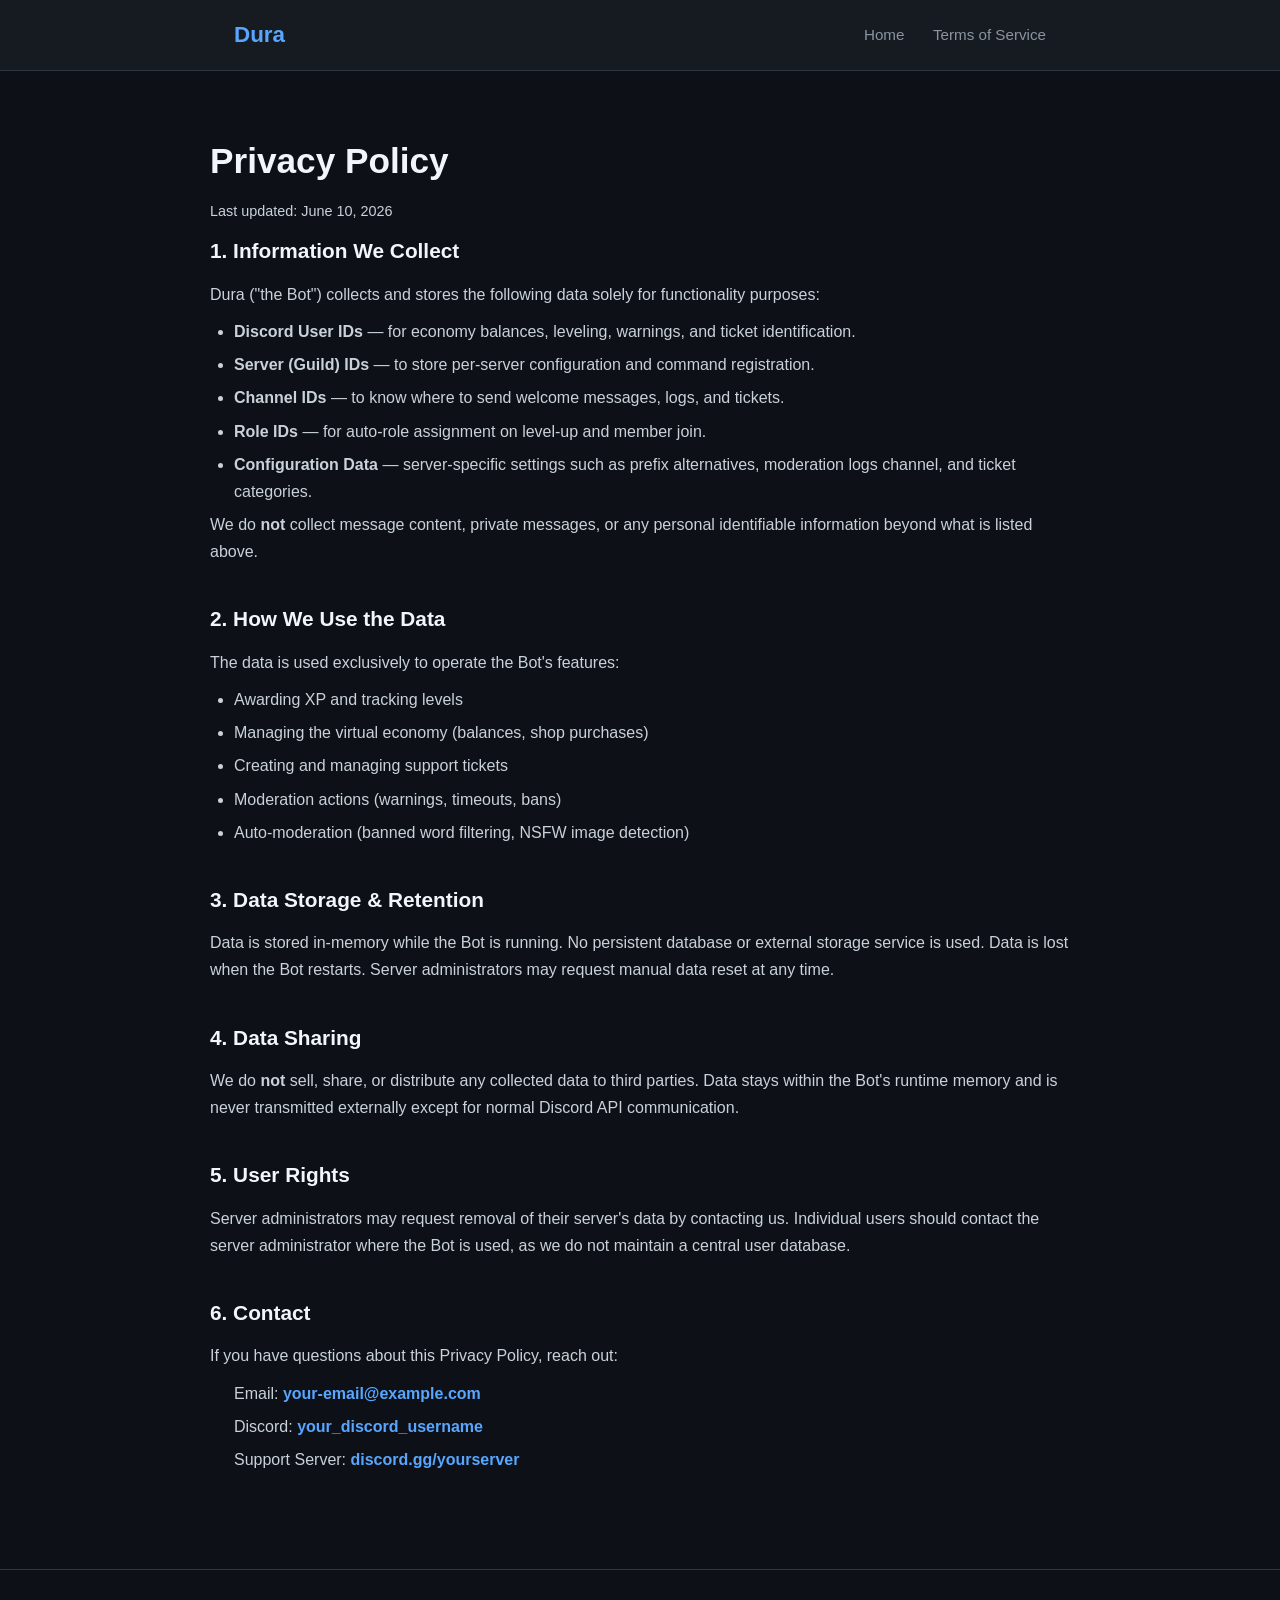
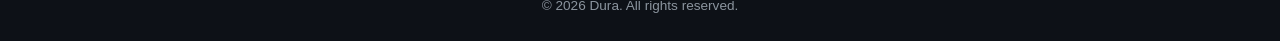
==== privacy.html @ 8481c143 "Add files via upload" ====
<!DOCTYPE html>
<html lang="en">
<head>
  <meta charset="UTF-8">
  <meta name="viewport" content="width=device-width, initial-scale=1.0">
  <title>Privacy Policy — Dura Bot</title>
  <link rel="stylesheet" href="style.css">
</head>
<body>
  <nav>
    <div class="container">
      <span class="logo">Dura</span>
      <div class="links">
        <a href="index.html">Home</a>
        <a href="terms.html">Terms of Service</a>
      </div>
    </div>
  </nav>

  <main class="container page">
    <h1>Privacy Policy</h1>
    <p class="updated">Last updated: June 10, 2026</p>

    <section>
      <h2>1. Information We Collect</h2>
      <p>Dura ("the Bot") collects and stores the following data solely for functionality purposes:</p>
      <ul>
        <li><strong>Discord User IDs</strong> — for economy balances, leveling, warnings, and ticket identification.</li>
        <li><strong>Server (Guild) IDs</strong> — to store per-server configuration and command registration.</li>
        <li><strong>Channel IDs</strong> — to know where to send welcome messages, logs, and tickets.</li>
        <li><strong>Role IDs</strong> — for auto-role assignment on level-up and member join.</li>
        <li><strong>Configuration Data</strong> — server-specific settings such as prefix alternatives, moderation logs channel, and ticket categories.</li>
      </ul>
      <p>We do <strong>not</strong> collect message content, private messages, or any personal identifiable information beyond what is listed above.</p>
    </section>

    <section>
      <h2>2. How We Use the Data</h2>
      <p>The data is used exclusively to operate the Bot's features:</p>
      <ul>
        <li>Awarding XP and tracking levels</li>
        <li>Managing the virtual economy (balances, shop purchases)</li>
        <li>Creating and managing support tickets</li>
        <li>Moderation actions (warnings, timeouts, bans)</li>
        <li>Auto-moderation (banned word filtering, NSFW image detection)</li>
      </ul>
    </section>

    <section>
      <h2>3. Data Storage &amp; Retention</h2>
      <p>Data is stored in-memory while the Bot is running. No persistent database or external storage service is used. Data is lost when the Bot restarts. Server administrators may request manual data reset at any time.</p>
    </section>

    <section>
      <h2>4. Data Sharing</h2>
      <p>We do <strong>not</strong> sell, share, or distribute any collected data to third parties. Data stays within the Bot's runtime memory and is never transmitted externally except for normal Discord API communication.</p>
    </section>

    <section>
      <h2>5. User Rights</h2>
      <p>Server administrators may request removal of their server's data by contacting us. Individual users should contact the server administrator where the Bot is used, as we do not maintain a central user database.</p>
    </section>

    <section>
      <h2>6. Contact</h2>
      <p>If you have questions about this Privacy Policy, reach out:</p>
      <ul class="contact">
        <li>Email: <strong>your-email@example.com</strong></li>
        <li>Discord: <strong>your_discord_username</strong></li>
        <li>Support Server: <strong>discord.gg/yourserver</strong></li>
      </ul>
    </section>
  </main>

  <footer>
    <div class="container">
      <p>&copy; 2026 Dura. All rights reserved.</p>
    </div>
  </footer>
</body>
</html>
---- style.css ----
* {
  margin: 0;
  padding: 0;
  box-sizing: border-box;
}

body {
  font-family: -apple-system, BlinkMacSystemFont, 'Segoe UI', Roboto, Oxygen, Ubuntu, sans-serif;
  background: #0d1117;
  color: #c9d1d9;
  line-height: 1.7;
  min-height: 100vh;
  display: flex;
  flex-direction: column;
}

.container {
  max-width: 860px;
  margin: 0 auto;
  padding: 0 24px;
}

/* Nav */
nav {
  background: #161b22;
  border-bottom: 1px solid #30363d;
  padding: 16px 0;
  position: sticky;
  top: 0;
  z-index: 10;
}
nav .container {
  display: flex;
  align-items: center;
  justify-content: space-between;
}
.logo {
  font-size: 1.4rem;
  font-weight: 700;
  color: #58a6ff;
}
.links a {
  color: #8b949e;
  text-decoration: none;
  margin-left: 24px;
  font-size: 0.95rem;
  transition: color 0.2s;
}
.links a:hover {
  color: #58a6ff;
}

/* Hero */
.hero {
  text-align: center;
  padding: 120px 0 80px;
}
.hero h1 {
  font-size: 3rem;
  color: #f0f6fc;
  margin-bottom: 16px;
}
.hero p {
  font-size: 1.2rem;
  color: #8b949e;
  max-width: 560px;
  margin: 0 auto 32px;
}

/* Buttons */
.cta {
  display: flex;
  gap: 16px;
  justify-content: center;
  flex-wrap: wrap;
}
.btn {
  display: inline-block;
  padding: 12px 28px;
  border-radius: 6px;
  font-size: 1rem;
  font-weight: 600;
  text-decoration: none;
  background: #238636;
  color: #fff;
  transition: background 0.2s;
}
.btn:hover {
  background: #2ea043;
}
.btn-outline {
  background: transparent;
  border: 1px solid #30363d;
  color: #c9d1d9;
}
.btn-outline:hover {
  border-color: #58a6ff;
  color: #58a6ff;
  background: transparent;
}

/* Pages */
.page {
  padding: 60px 0;
  flex: 1;
}
.page h1 {
  font-size: 2.2rem;
  color: #f0f6fc;
  margin-bottom: 8px;
}
.updated {
  color: #8b949e;
  font-size: 0.9rem;
  margin-bottom: 40px;
}

.page section {
  margin-bottom: 36px;
}
.page h2 {
  font-size: 1.3rem;
  color: #f0f6fc;
  margin-bottom: 12px;
}
.page p {
  color: #c9d1d9;
  margin-bottom: 10px;
}
.page ul {
  list-style: disc;
  padding-left: 24px;
  color: #c9d1d9;
}
.page ul li {
  margin-bottom: 6px;
}
.contact li {
  list-style: none;
  padding-left: 0;
  margin-bottom: 6px;
}
.contact strong {
  color: #58a6ff;
}

/* Footer */
footer {
  border-top: 1px solid #30363d;
  padding: 24px 0;
  text-align: center;
  color: #8b949e;
  font-size: 0.85rem;
  margin-top: auto;
}

/* Responsive */
@media (max-width: 600px) {
  .hero h1 { font-size: 2rem; }
  .hero p { font-size: 1rem; }
  .links a { margin-left: 12px; font-size: 0.85rem; }
}
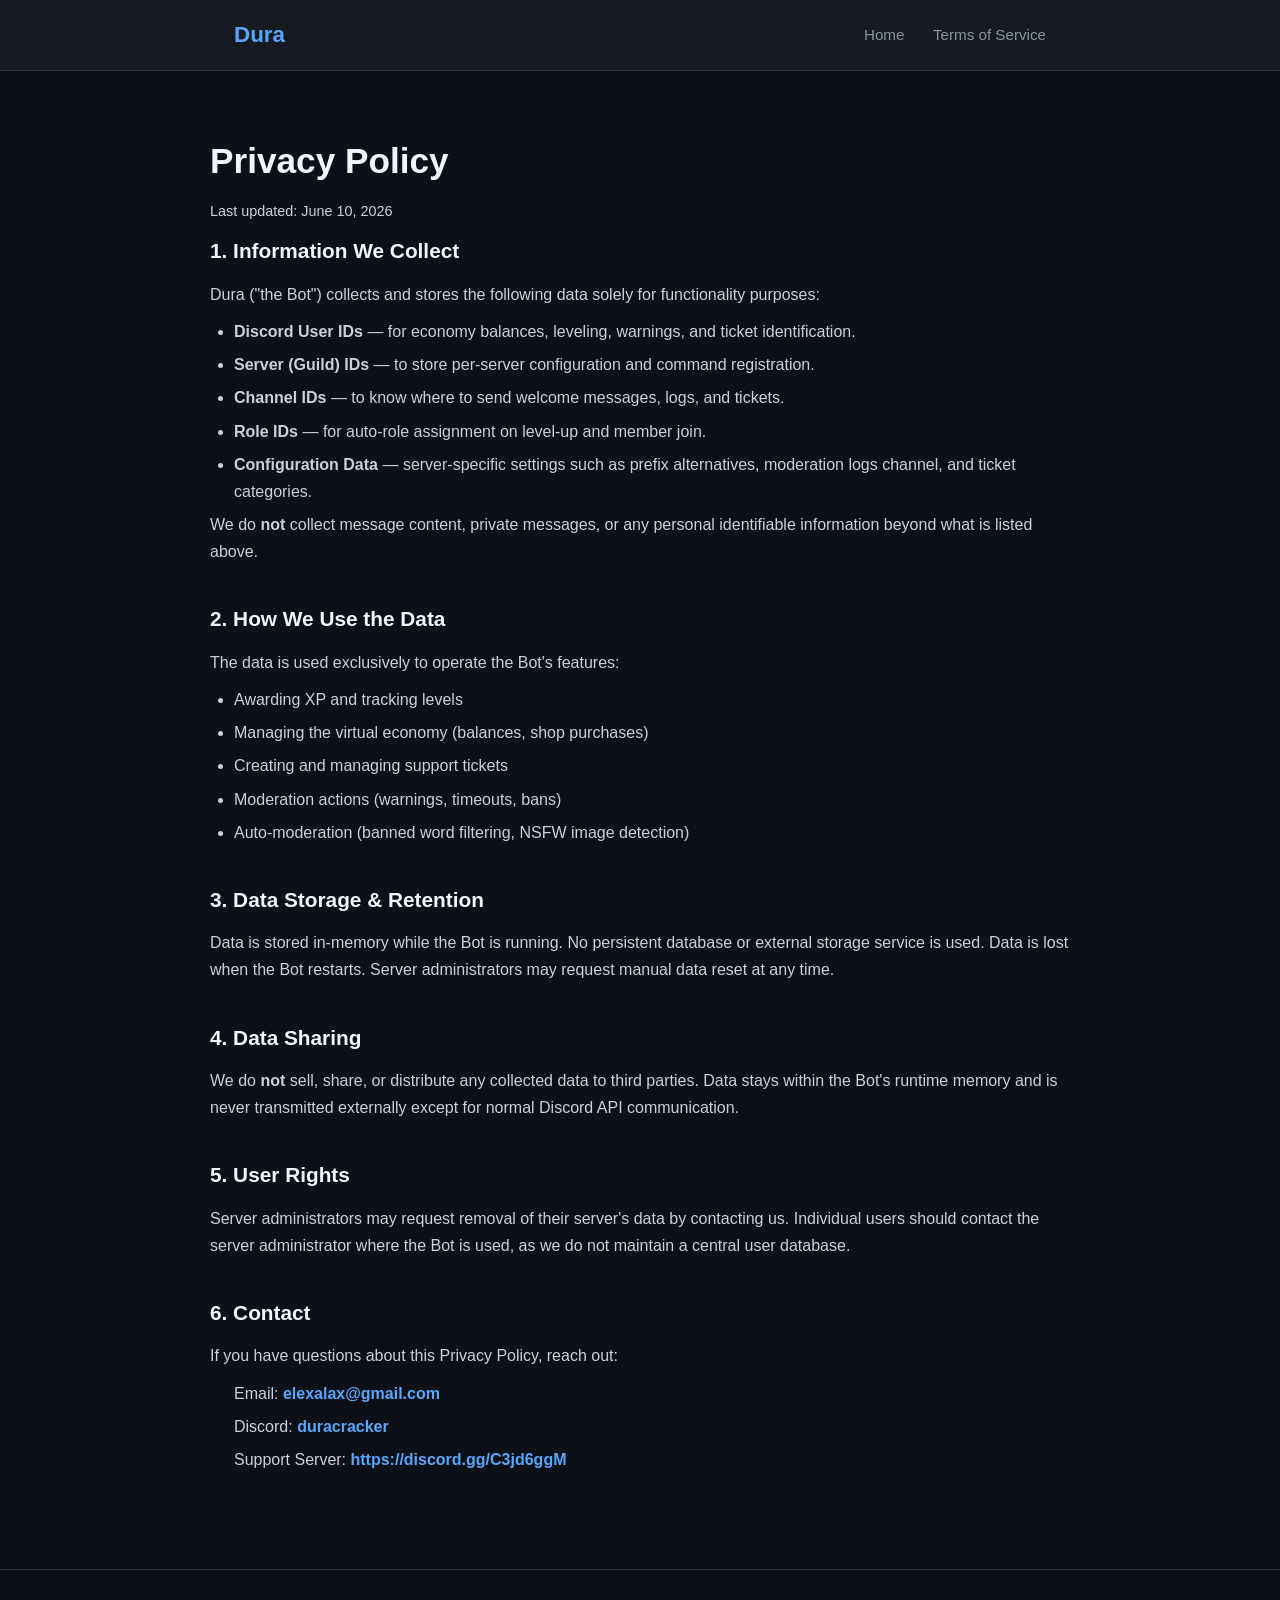
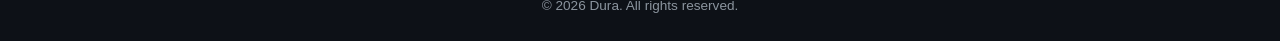
==== commit 9c95802e: "Update privacy.html" ====
--- a/privacy.html
+++ b/privacy.html
@@ -65,9 +65,9 @@
       <h2>6. Contact</h2>
       <p>If you have questions about this Privacy Policy, reach out:</p>
       <ul class="contact">
-        <li>Email: <strong>your-email@example.com</strong></li>
-        <li>Discord: <strong>your_discord_username</strong></li>
-        <li>Support Server: <strong>discord.gg/yourserver</strong></li>
+        <li>Email: <strong>elexalax@gmail.com</strong></li>
+        <li>Discord: <strong>duracracker</strong></li>
+        <li>Support Server: <strong>https://discord.gg/C3jd6ggM</strong></li>
       </ul>
     </section>
   </main>
